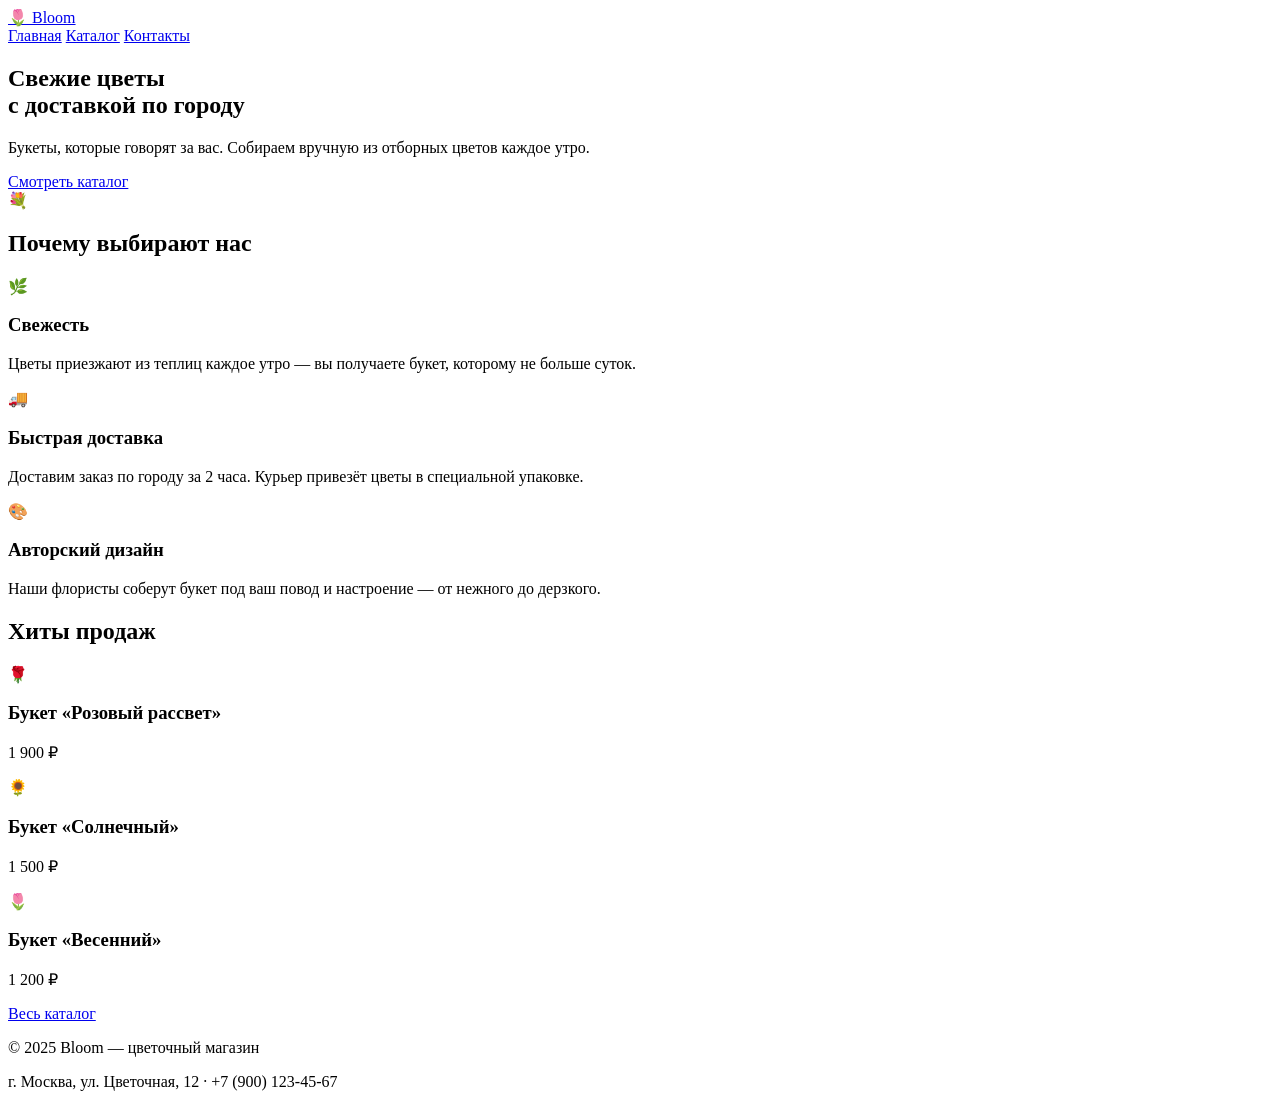
==== index.html @ 4e3abfd5 "Rename index.html (Главная).html to index.html" ====
<!DOCTYPE html>
<html lang="ru">
<head>
  <meta charset="UTF-8">
  <meta name="viewport" content="width=device-width, initial-scale=1.0">
  <title>Bloom — Цветочный магазин</title>
  <link rel="stylesheet" href="style.css">
</head>
<body>

  <header class="header">
    <div class="container header__inner">
      <a href="index.html" class="logo">🌷 Bloom</a>
      <nav class="nav">
        <a href="index.html" class="nav__link nav__link--active">Главная</a>
        <a href="catalog.html" class="nav__link">Каталог</a>
        <a href="contacts.html" class="nav__link">Контакты</a>
      </nav>
    </div>
  </header>

  <main>
    <section class="hero">
      <div class="container hero__inner">
        <div class="hero__text">
          <h1>Свежие цветы <br>с доставкой по городу</h1>
          <p>Букеты, которые говорят за вас. Собираем вручную из отборных цветов каждое утро.</p>
          <a href="catalog.html" class="btn">Смотреть каталог</a>
        </div>
        <div class="hero__art">💐</div>
      </div>
    </section>

    <section class="section">
      <div class="container">
        <h2 class="section__title">Почему выбирают нас</h2>
        <div class="features">
          <div class="feature">
            <div class="feature__icon">🌿</div>
            <h3>Свежесть</h3>
            <p>Цветы приезжают из теплиц каждое утро — вы получаете букет, которому не больше суток.</p>
          </div>
          <div class="feature">
            <div class="feature__icon">🚚</div>
            <h3>Быстрая доставка</h3>
            <p>Доставим заказ по городу за 2 часа. Курьер привезёт цветы в специальной упаковке.</p>
          </div>
          <div class="feature">
            <div class="feature__icon">🎨</div>
            <h3>Авторский дизайн</h3>
            <p>Наши флористы соберут букет под ваш повод и настроение — от нежного до дерзкого.</p>
          </div>
        </div>
      </div>
    </section>

    <section class="section section--accent">
      <div class="container">
        <h2 class="section__title">Хиты продаж</h2>
        <div class="cards">
          <div class="card">
            <div class="card__img">🌹</div>
            <h3 class="card__title">Букет «Розовый рассвет»</h3>
            <p class="card__price">1 900 ₽</p>
          </div>
          <div class="card">
            <div class="card__img">🌻</div>
            <h3 class="card__title">Букет «Солнечный»</h3>
            <p class="card__price">1 500 ₽</p>
          </div>
          <div class="card">
            <div class="card__img">🌷</div>
            <h3 class="card__title">Букет «Весенний»</h3>
            <p class="card__price">1 200 ₽</p>
          </div>
        </div>
        <div class="center">
          <a href="catalog.html" class="btn btn--outline">Весь каталог</a>
        </div>
      </div>
    </section>
  </main>

  <footer class="footer">
    <div class="container footer__inner">
      <p>© 2025 Bloom — цветочный магазин</p>
      <p>г. Москва, ул. Цветочная, 12 · +7 (900) 123-45-67</p>
    </div>
  </footer>

</body>
</html>
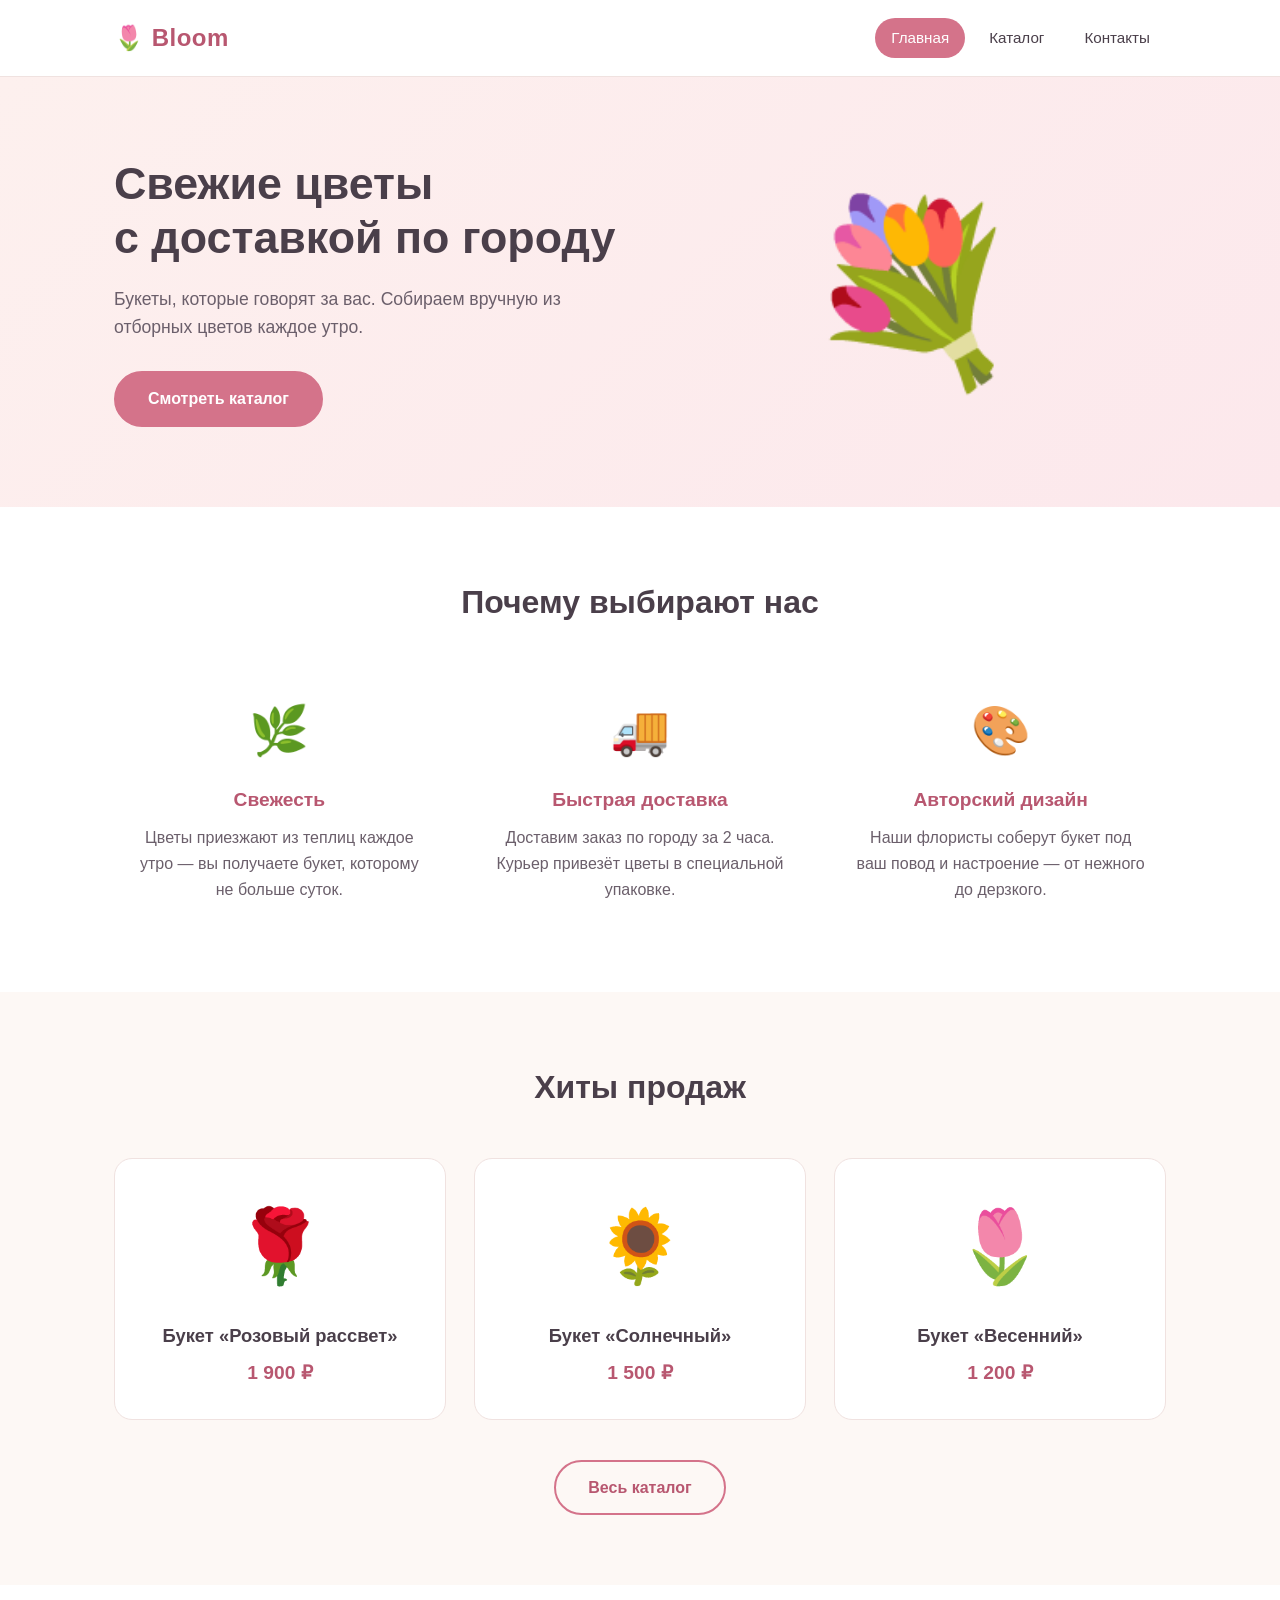
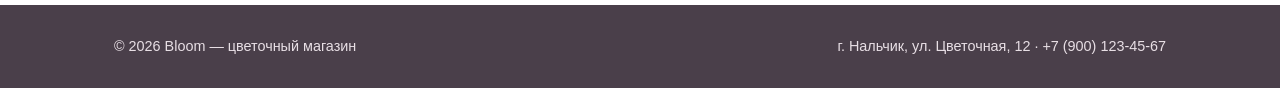
==== commit 985203d0: "Update index.html" ====
--- a/index.html
+++ b/index.html
@@ -83,8 +83,8 @@
 
   <footer class="footer">
     <div class="container footer__inner">
-      <p>© 2025 Bloom — цветочный магазин</p>
-      <p>г. Москва, ул. Цветочная, 12 · +7 (900) 123-45-67</p>
+      <p>© 2026 Bloom — цветочный магазин</p>
+      <p>г. Нальчик, ул. Цветочная, 12 · +7 (900) 123-45-67</p>
     </div>
   </footer>
 
--- a/style.css
+++ b/style.css
@@ -0,0 +1,393 @@
+/* ===== Базовые настройки ===== */
+* {
+  margin: 0;
+  padding: 0;
+  box-sizing: border-box;
+}
+
+:root {
+  --pink: #d4738a;
+  --pink-dark: #b85770;
+  --cream: #fdf8f5;
+  --dark: #4a3f4a;
+  --green: #7a9471;
+  --border: #f0e2e0;
+}
+
+html {
+  scroll-behavior: smooth;
+}
+
+body {
+  font-family: 'Segoe UI', 'Helvetica Neue', Arial, sans-serif;
+  color: var(--dark);
+  background: #fff;
+  line-height: 1.6;
+}
+
+.container {
+  max-width: 1100px;
+  margin: 0 auto;
+  padding: 0 24px;
+}
+
+.center {
+  text-align: center;
+  margin-top: 40px;
+}
+
+/* ===== Шапка ===== */
+.header {
+  background: #fff;
+  border-bottom: 1px solid var(--border);
+  position: sticky;
+  top: 0;
+  z-index: 100;
+}
+
+.header__inner {
+  display: flex;
+  justify-content: space-between;
+  align-items: center;
+  padding: 18px 24px;
+}
+
+.logo {
+  font-size: 1.5rem;
+  font-weight: 700;
+  color: var(--pink-dark);
+  text-decoration: none;
+  letter-spacing: 0.5px;
+}
+
+.nav {
+  display: flex;
+  gap: 8px;
+}
+
+.nav__link {
+  text-decoration: none;
+  color: var(--dark);
+  padding: 8px 16px;
+  border-radius: 24px;
+  font-size: 0.95rem;
+  transition: background 0.2s, color 0.2s;
+}
+
+.nav__link:hover {
+  background: var(--cream);
+  color: var(--pink-dark);
+}
+
+.nav__link--active {
+  background: var(--pink);
+  color: #fff;
+}
+
+/* ===== Кнопки ===== */
+.btn {
+  display: inline-block;
+  background: var(--pink);
+  color: #fff;
+  text-decoration: none;
+  padding: 13px 32px;
+  border-radius: 30px;
+  border: 2px solid var(--pink);
+  font-size: 1rem;
+  font-weight: 600;
+  cursor: pointer;
+  transition: background 0.2s, transform 0.15s;
+}
+
+.btn:hover {
+  background: var(--pink-dark);
+  border-color: var(--pink-dark);
+  transform: translateY(-2px);
+}
+
+.btn--outline {
+  background: transparent;
+  color: var(--pink-dark);
+}
+
+.btn--outline:hover {
+  background: var(--pink-dark);
+  color: #fff;
+}
+
+/* ===== Hero ===== */
+.hero {
+  background: linear-gradient(135deg, #fdf0ee 0%, #fce8ec 100%);
+  padding: 80px 0;
+}
+
+.hero__inner {
+  display: flex;
+  align-items: center;
+  gap: 40px;
+}
+
+.hero__text {
+  flex: 1;
+}
+
+.hero__text h1 {
+  font-size: 2.8rem;
+  line-height: 1.2;
+  margin-bottom: 20px;
+  color: var(--dark);
+}
+
+.hero__text p {
+  font-size: 1.1rem;
+  margin-bottom: 30px;
+  color: #6b5f6b;
+  max-width: 480px;
+}
+
+.hero__art {
+  flex: 1;
+  font-size: 11rem;
+  text-align: center;
+  line-height: 1;
+}
+
+/* ===== Секции ===== */
+.section {
+  padding: 70px 0;
+}
+
+.section--accent {
+  background: var(--cream);
+}
+
+.section__title {
+  font-size: 2rem;
+  text-align: center;
+  margin-bottom: 45px;
+  color: var(--dark);
+}
+
+.section__title--left {
+  text-align: left;
+  margin-bottom: 25px;
+}
+
+.page-head {
+  background: linear-gradient(135deg, #fdf0ee 0%, #fce8ec 100%);
+  padding: 55px 0;
+  text-align: center;
+}
+
+.page-head h1 {
+  font-size: 2.4rem;
+  margin-bottom: 10px;
+}
+
+.page-head p {
+  color: #6b5f6b;
+  font-size: 1.1rem;
+}
+
+/* ===== Фичи ===== */
+.features {
+  display: grid;
+  grid-template-columns: repeat(3, 1fr);
+  gap: 30px;
+}
+
+.feature {
+  text-align: center;
+  padding: 20px;
+}
+
+.feature__icon {
+  font-size: 3rem;
+  margin-bottom: 15px;
+}
+
+.feature h3 {
+  font-size: 1.2rem;
+  margin-bottom: 10px;
+  color: var(--pink-dark);
+}
+
+.feature p {
+  color: #6b5f6b;
+}
+
+/* ===== Карточки ===== */
+.cards {
+  display: grid;
+  grid-template-columns: repeat(3, 1fr);
+  gap: 28px;
+}
+
+.card {
+  background: #fff;
+  border: 1px solid var(--border);
+  border-radius: 18px;
+  padding: 30px 22px;
+  text-align: center;
+  transition: transform 0.2s, box-shadow 0.2s;
+}
+
+.card:hover {
+  transform: translateY(-6px);
+  box-shadow: 0 14px 30px rgba(212, 115, 138, 0.15);
+}
+
+.card__img {
+  font-size: 4.5rem;
+  margin-bottom: 16px;
+}
+
+.card__title {
+  font-size: 1.15rem;
+  margin-bottom: 8px;
+  color: var(--dark);
+}
+
+.card__desc {
+  font-size: 0.9rem;
+  color: #8a7e8a;
+  margin-bottom: 12px;
+}
+
+.card__price {
+  font-size: 1.2rem;
+  font-weight: 700;
+  color: var(--pink-dark);
+}
+
+/* ===== Контакты ===== */
+.contacts {
+  display: grid;
+  grid-template-columns: 1fr 1fr;
+  gap: 50px;
+}
+
+.contact-list {
+  list-style: none;
+  margin-bottom: 25px;
+}
+
+.contact-list li {
+  display: flex;
+  gap: 12px;
+  padding: 10px 0;
+  font-size: 1.05rem;
+  border-bottom: 1px solid var(--border);
+}
+
+.contact-list span {
+  font-size: 1.3rem;
+}
+
+.contacts__note {
+  color: #6b5f6b;
+  font-style: italic;
+}
+
+/* ===== Форма ===== */
+.form {
+  background: var(--cream);
+  padding: 30px;
+  border-radius: 18px;
+}
+
+.form__label {
+  display: block;
+  margin-bottom: 18px;
+  font-weight: 600;
+  font-size: 0.95rem;
+  color: var(--dark);
+}
+
+.form__input {
+  display: block;
+  width: 100%;
+  margin-top: 6px;
+  padding: 12px 14px;
+  border: 1px solid var(--border);
+  border-radius: 10px;
+  font-size: 1rem;
+  font-family: inherit;
+  background: #fff;
+  color: var(--dark);
+  transition: border-color 0.2s;
+}
+
+.form__input:focus {
+  outline: none;
+  border-color: var(--pink);
+}
+
+.form__textarea {
+  resize: vertical;
+  min-height: 90px;
+}
+
+/* ===== Подвал ===== */
+.footer {
+  background: var(--dark);
+  color: #e8dfe5;
+  padding: 30px 0;
+  margin-top: 20px;
+}
+
+.footer__inner {
+  display: flex;
+  justify-content: space-between;
+  flex-wrap: wrap;
+  gap: 10px;
+  font-size: 0.9rem;
+}
+
+/* ===== Адаптив ===== */
+@media (max-width: 900px) {
+  .features,
+  .cards {
+    grid-template-columns: repeat(2, 1fr);
+  }
+
+  .contacts {
+    grid-template-columns: 1fr;
+    gap: 30px;
+  }
+
+  .hero__text h1 {
+    font-size: 2.2rem;
+  }
+
+  .hero__art {
+    font-size: 7rem;
+  }
+}
+
+@media (max-width: 640px) {
+  .header__inner {
+    flex-direction: column;
+    gap: 12px;
+  }
+
+  .hero__inner {
+    flex-direction: column-reverse;
+    text-align: center;
+  }
+
+  .hero__text p {
+    margin-left: auto;
+    margin-right: auto;
+  }
+
+  .features,
+  .cards {
+    grid-template-columns: 1fr;
+  }
+
+  .footer__inner {
+    flex-direction: column;
+    text-align: center;
+  }
+}
